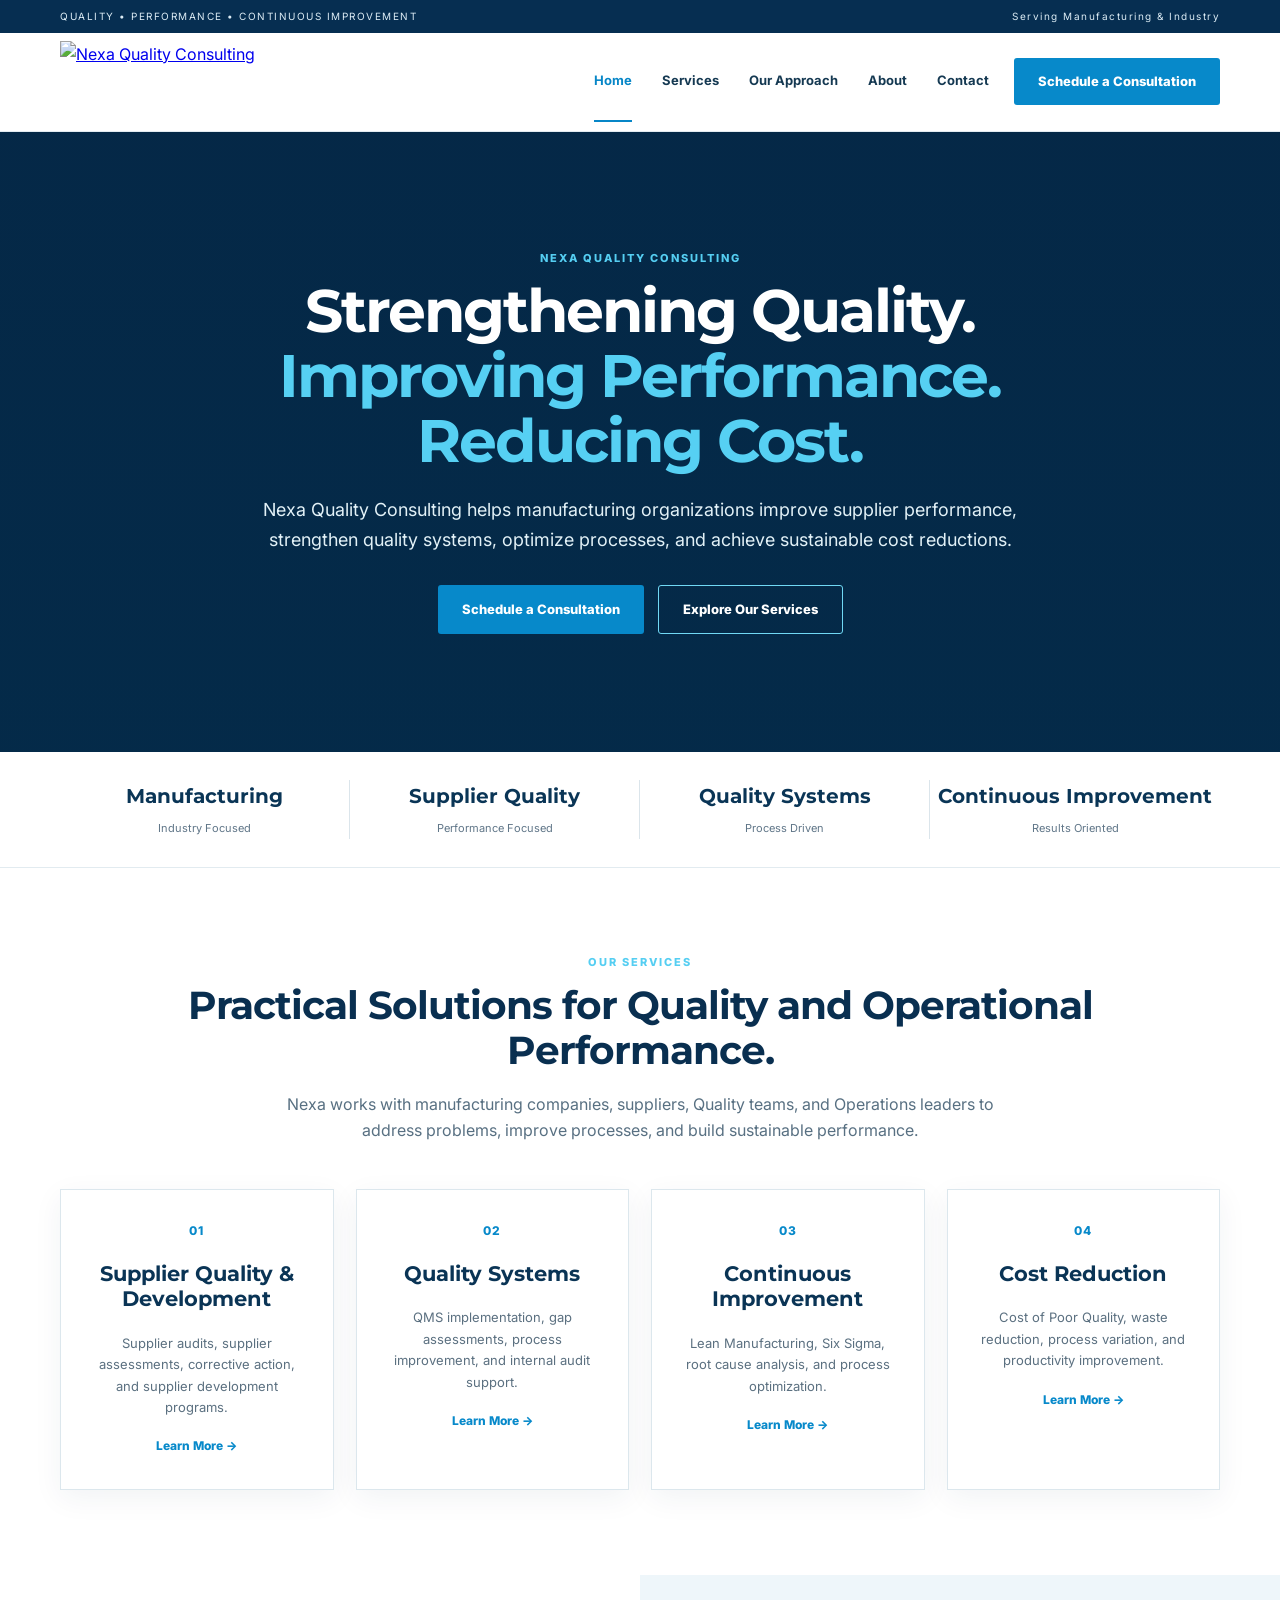
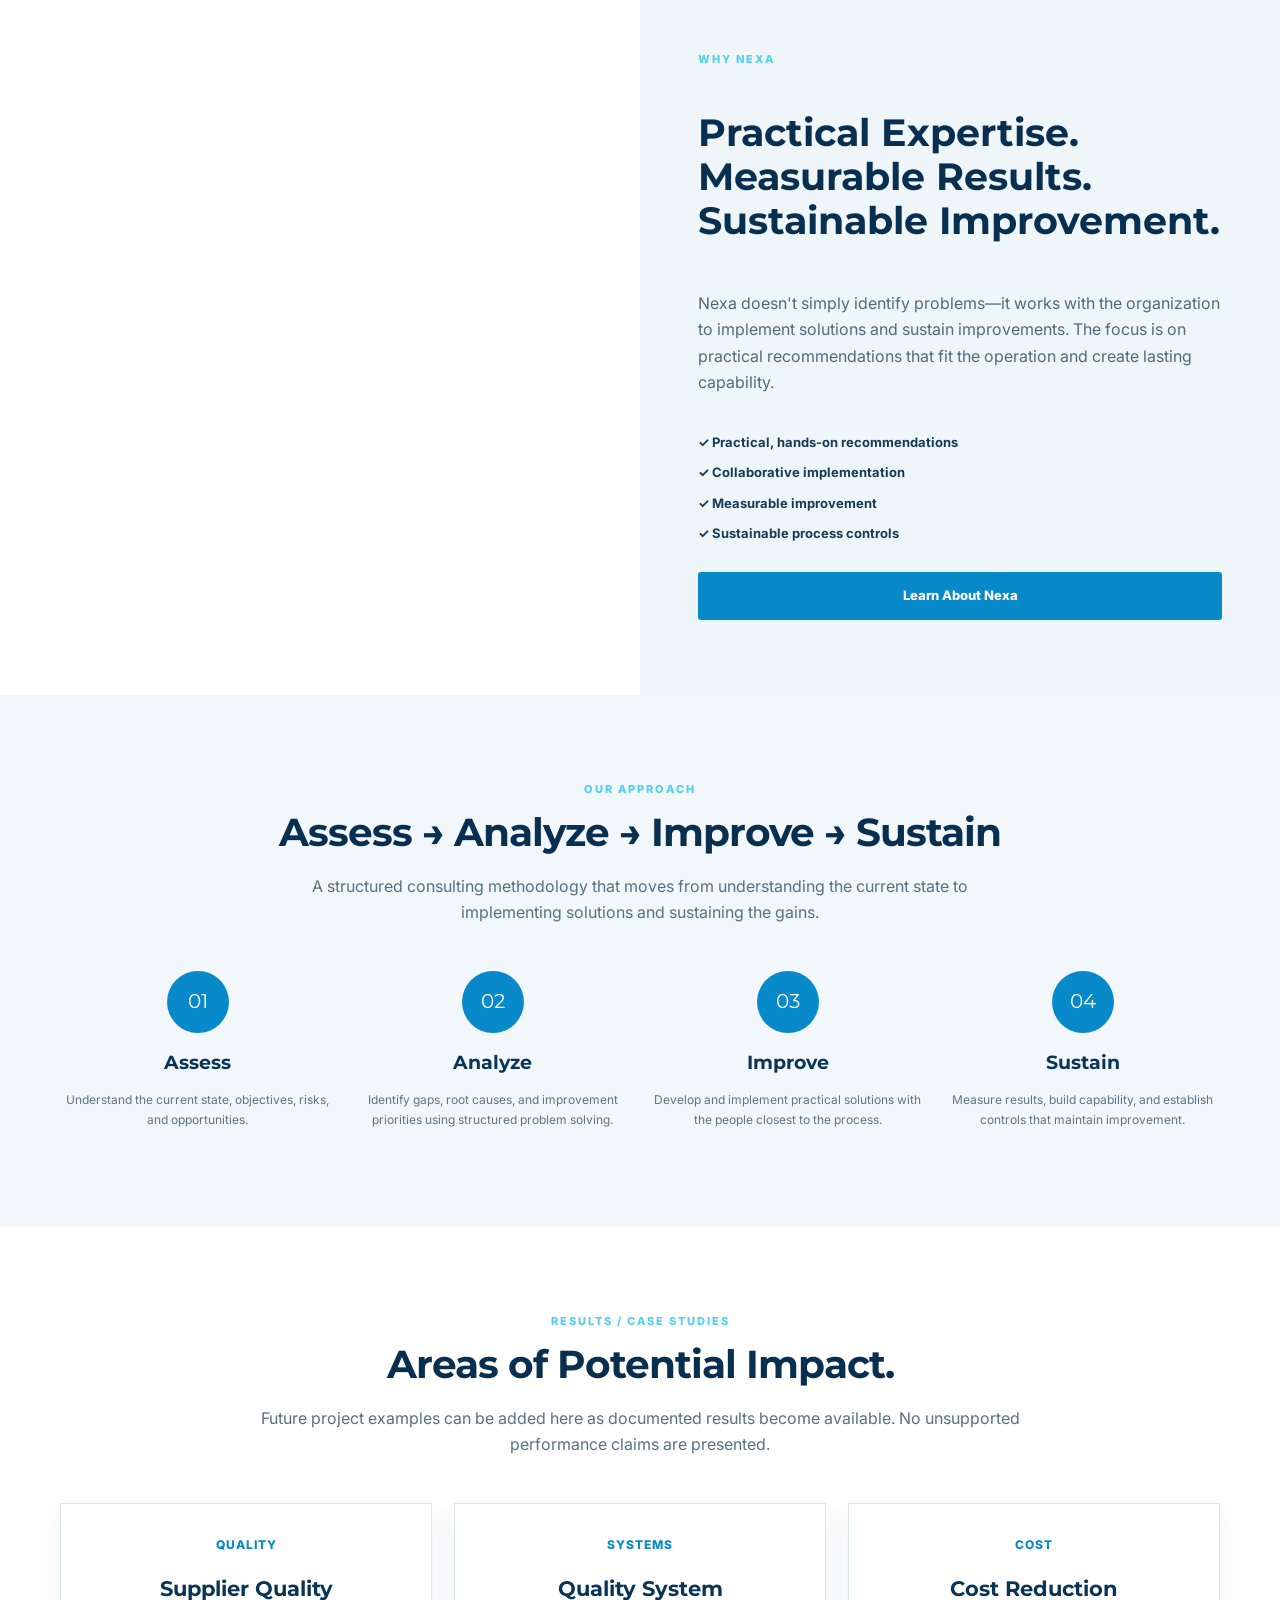
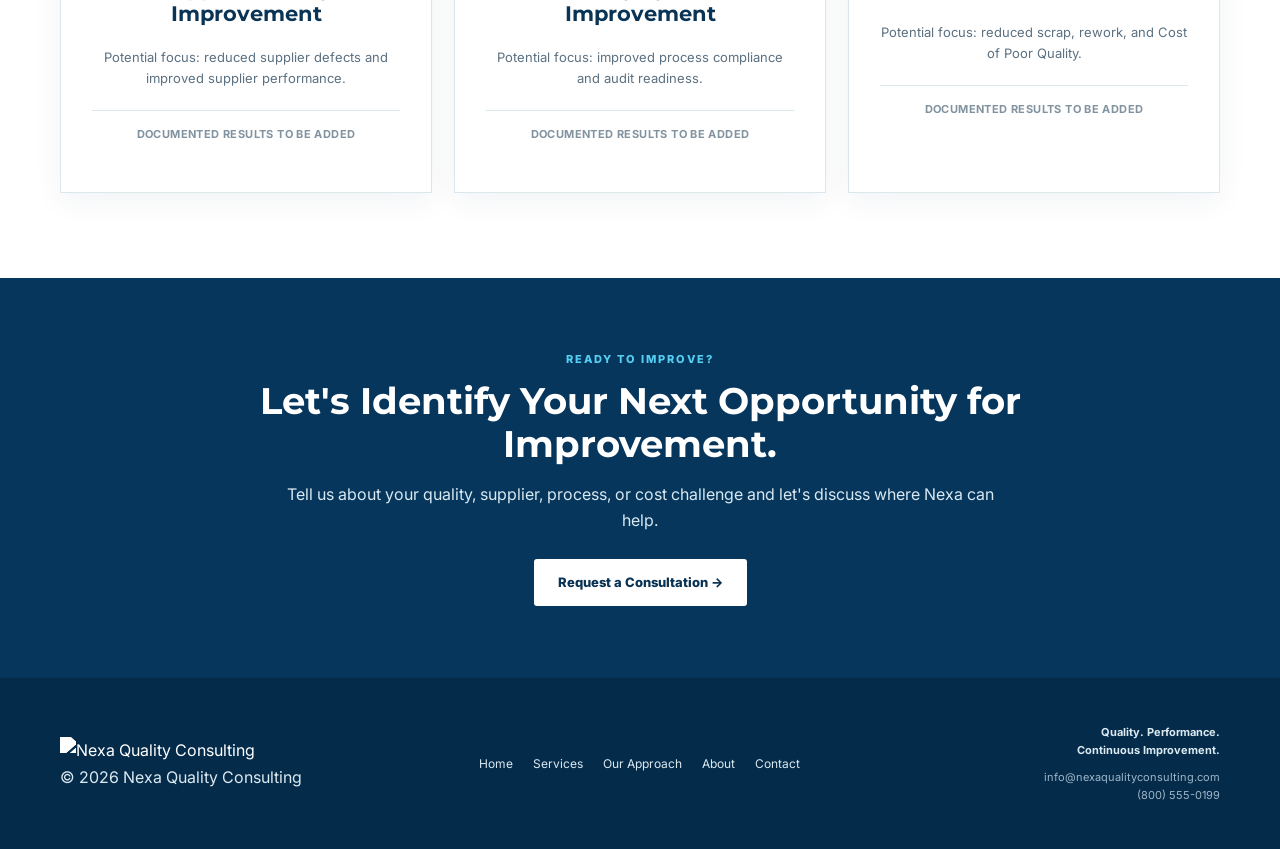
==== index.html @ 8bd85fcf "Add files via upload" ====
<!DOCTYPE html><html lang="en"><head><meta charset="UTF-8"><meta name="viewport" content="width=device-width,initial-scale=1.0"><title>Nexa Quality Consulting | Quality. Performance. Continuous Improvement.</title><link rel="preconnect" href="https://fonts.googleapis.com"><link rel="preconnect" href="https://fonts.gstatic.com" crossorigin><link href="https://fonts.googleapis.com/css2?family=Inter:wght@400;500;600;700;800&family=Montserrat:wght@600;700;800&display=swap" rel="stylesheet"><link rel="stylesheet" href="styles.css"></head><body>
<div class="topbar"><div class="container"><span>QUALITY • PERFORMANCE • CONTINUOUS IMPROVEMENT</span><span>Serving Manufacturing & Industry</span></div></div>
<header class="header"><div class="container navwrap"><a class="logo" href="index.html"><img src="assets/nexa-logo.jpeg" alt="Nexa Quality Consulting"></a><button class="menu" aria-label="Menu">☰</button><nav class="nav"><a class="active" href="index.html">Home</a><a href="services.html">Services</a><a href="process.html">Our Approach</a><a href="about.html">About</a><a href="contact.html">Contact</a></nav><a class="btn btn-blue navbtn" href="contact.html">Schedule a Consultation</a></div></header>

<section class="hero-home"><div class="inner container"><div class="eyebrow">NEXA QUALITY CONSULTING</div><h1>Strengthening Quality.<br><span>Improving Performance. Reducing Cost.</span></h1><p>Nexa Quality Consulting helps manufacturing organizations improve supplier performance, strengthen quality systems, optimize processes, and achieve sustainable cost reductions.</p><div class="hero-buttons"><a class="btn btn-blue" href="contact.html">Schedule a Consultation</a><a class="btn btn-outline" href="services.html">Explore Our Services</a></div></div></section>

<section class="trust"><div class="container trustgrid"><div><strong>Manufacturing</strong><span>Industry Focused</span></div><div><strong>Supplier Quality</strong><span>Performance Focused</span></div><div><strong>Quality Systems</strong><span>Process Driven</span></div><div><strong>Continuous Improvement</strong><span>Results Oriented</span></div></div></section>

<section class="section"><div class="container center"><div class="eyebrow">OUR SERVICES</div><h2>Practical Solutions for Quality and Operational Performance.</h2><p>Nexa works with manufacturing companies, suppliers, Quality teams, and Operations leaders to address problems, improve processes, and build sustainable performance.</p><div class="cards four"><div class="card"><div class="number">01</div><h3>Supplier Quality & Development</h3><p>Supplier audits, supplier assessments, corrective action, and supplier development programs.</p><a href="services.html">Learn More →</a></div><div class="card"><div class="number">02</div><h3>Quality Systems</h3><p>QMS implementation, gap assessments, process improvement, and internal audit support.</p><a href="services.html">Learn More →</a></div><div class="card"><div class="number">03</div><h3>Continuous Improvement</h3><p>Lean Manufacturing, Six Sigma, root cause analysis, and process optimization.</p><a href="services.html">Learn More →</a></div><div class="card"><div class="number">04</div><h3>Cost Reduction</h3><p>Cost of Poor Quality, waste reduction, process variation, and productivity improvement.</p><a href="services.html">Learn More →</a></div></div></div></section>

<section class="split"><div class="photo"></div><div class="copy"><div class="eyebrow">WHY NEXA</div><h2>Practical Expertise. Measurable Results. Sustainable Improvement.</h2><p>Nexa doesn't simply identify problems—it works with the organization to implement solutions and sustain improvements. The focus is on practical recommendations that fit the operation and create lasting capability.</p><div class="checks"><span>✓ Practical, hands-on recommendations</span><span>✓ Collaborative implementation</span><span>✓ Measurable improvement</span><span>✓ Sustainable process controls</span></div><a class="btn btn-blue" href="about.html">Learn About Nexa</a></div></section>

<section class="section light-band"><div class="container center"><div class="eyebrow">OUR APPROACH</div><h2>Assess → Analyze → Improve → Sustain</h2><p>A structured consulting methodology that moves from understanding the current state to implementing solutions and sustaining the gains.</p><div class="process"><div class="process-item"><div class="circle">01</div><h3>Assess</h3><p>Understand the current state, objectives, risks, and opportunities.</p></div><div class="process-item"><div class="circle">02</div><h3>Analyze</h3><p>Identify gaps, root causes, and improvement priorities using structured problem solving.</p></div><div class="process-item"><div class="circle">03</div><h3>Improve</h3><p>Develop and implement practical solutions with the people closest to the process.</p></div><div class="process-item"><div class="circle">04</div><h3>Sustain</h3><p>Measure results, build capability, and establish controls that maintain improvement.</p></div></div></div></section>

<section class="section"><div class="container center"><div class="eyebrow">RESULTS / CASE STUDIES</div><h2>Areas of Potential Impact.</h2><p>Future project examples can be added here as documented results become available. No unsupported performance claims are presented.</p><div class="cards three"><div class="card result-card"><div class="number">QUALITY</div><h3>Supplier Quality Improvement</h3><p>Potential focus: reduced supplier defects and improved supplier performance.</p><div class="result-placeholder">Documented results to be added</div></div><div class="card result-card"><div class="number">SYSTEMS</div><h3>Quality System Improvement</h3><p>Potential focus: improved process compliance and audit readiness.</p><div class="result-placeholder">Documented results to be added</div></div><div class="card result-card"><div class="number">COST</div><h3>Cost Reduction</h3><p>Potential focus: reduced scrap, rework, and Cost of Poor Quality.</p><div class="result-placeholder">Documented results to be added</div></div></div></div></section>

<section class="blue-band"><div class="container"><div class="eyebrow">READY TO IMPROVE?</div><h2>Let's Identify Your Next Opportunity for Improvement.</h2><p>Tell us about your quality, supplier, process, or cost challenge and let's discuss where Nexa can help.</p><a class="btn btn-light" href="contact.html">Request a Consultation →</a></div></section>

<footer class="footer"><div class="container footergrid"><div><img src="assets/nexa-logo.jpeg" alt="Nexa Quality Consulting"><div>© 2026 Nexa Quality Consulting</div></div><div class="footerlinks"><a href="index.html">Home</a><a href="services.html">Services</a><a href="process.html">Our Approach</a><a href="about.html">About</a><a href="contact.html">Contact</a></div><div class="footerright"><strong>Quality. Performance.<br>Continuous Improvement.</strong><span>info@nexaqualityconsulting.com<br>(800) 555-0199</span></div></div></footer><script src="script.js"></script></body></html>
---- styles.css ----
*{box-sizing:border-box}html{scroll-behavior:smooth}body{margin:0;font-family:Inter,Arial,sans-serif;color:#173a55;line-height:1.65;background:#fff}.container{width:min(1160px,calc(100% - 42px));margin:auto}.topbar{background:#062e51;color:#dcecf5;font-size:10px;letter-spacing:1.5px}.topbar .container{display:flex;justify-content:space-between;padding:8px 0}.header{background:#fff;border-bottom:1px solid #e3ebf0;position:sticky;top:0;z-index:50}.navwrap{height:98px;display:flex;align-items:center}.logo img{width:205px;height:82px;object-fit:contain}.nav{margin-left:auto;display:flex;gap:30px}.nav a{color:#153952;text-decoration:none;font-size:13px;font-weight:700;padding:29px 0;border-bottom:2px solid transparent}.nav a:hover,.nav a.active{color:#0786c7;border-color:#0786c7}.btn{display:inline-flex;align-items:center;justify-content:center;padding:13px 24px;border-radius:3px;text-decoration:none;font-size:13px;font-weight:800;border:0;cursor:pointer}.btn-blue{background:#0789ca;color:white}.btn-blue:hover{background:#066fa7}.navbtn{margin-left:25px}.menu{display:none;margin-left:auto;background:none;border:0;font-size:26px;color:#092f50}.page-hero{position:relative;min-height:400px;display:flex;align-items:center;text-align:center;overflow:hidden;background:#092f50}.page-hero:before{content:"";position:absolute;inset:0;background:linear-gradient(90deg,#062d4eee,#0b416dcc),url('https://images.unsplash.com/photo-1565814329452-e1efa11c5b89?auto=format&fit=crop&w=1800&q=85') center/cover}.page-hero .inner{position:relative;color:#fff;max-width:850px;margin:auto;padding:70px 0}.eyebrow{font-size:11px;letter-spacing:2px;font-weight:800;color:#55cef2;margin-bottom:12px}.page-hero h1{font-family:Montserrat,Inter,sans-serif;font-size:52px;line-height:1.1;margin:0 0 18px;letter-spacing:-1.5px}.page-hero p{font-size:17px;color:#e2f0f7;max-width:720px;margin:0 auto}.section{padding:85px 0}.center{text-align:center}.center h2,.section-title{font-family:Montserrat,Inter,sans-serif;color:#092f50;font-size:39px;line-height:1.15;letter-spacing:-1px;margin:0 0 18px}.center>p{max-width:760px;margin:0 auto;color:#587082}.blue-band{background:#07365d;color:#fff;text-align:center;padding:72px 0}.blue-band h2{font-family:Montserrat;font-size:37px;line-height:1.15;margin:0 auto 16px;max-width:820px}.blue-band p{max-width:730px;margin:0 auto 25px;color:#d9e9f2}.light-band{background:#f1f7fa}.hero-home{min-height:620px;position:relative;display:flex;align-items:center;text-align:center;background:#062e52;overflow:hidden}.hero-home:before{content:"";position:absolute;inset:0;background:linear-gradient(180deg,rgba(4,38,67,.74),rgba(4,42,72,.92)),url('https://images.unsplash.com/photo-1565814329452-e1efa11c5b89?auto=format&fit=crop&w=1900&q=85') center/cover}.hero-home .inner{position:relative;color:#fff;max-width:900px;margin:auto;padding:80px 0}.hero-home h1{font-family:Montserrat;font-size:60px;line-height:1.08;letter-spacing:-2px;margin:0 auto 22px}.hero-home h1 span{color:#56d0f3}.hero-home p{font-size:18px;max-width:760px;margin:0 auto 30px;color:#e2f1f7}.hero-buttons{display:flex;justify-content:center;gap:14px;flex-wrap:wrap}.btn-light{background:#fff;color:#093355}.btn-outline{border:1px solid #70d9f5;color:#fff;background:transparent}.trust{background:#fff;border-bottom:1px solid #e2ebf0}.trustgrid{display:grid;grid-template-columns:repeat(4,1fr);padding:28px 0}.trustgrid div{text-align:center;border-right:1px solid #dbe5eb}.trustgrid div:last-child{border:0}.trustgrid strong{display:block;font-family:Montserrat;font-size:20px;color:#0a3556}.trustgrid span{font-size:11px;color:#607688}.cards{display:grid;grid-template-columns:repeat(3,1fr);gap:22px;margin-top:45px}.card{background:#fff;border:1px solid #dce7ed;padding:31px;text-align:center;min-height:265px;box-shadow:0 8px 28px rgba(16,55,78,.06)}.card:hover{transform:translateY(-3px);box-shadow:0 14px 35px rgba(16,55,78,.1);transition:.2s}.card .number{color:#0789ca;font-weight:800;font-size:12px;letter-spacing:1px}.card h3{font-family:Montserrat;font-size:21px;color:#0a3455;line-height:1.2}.card p{font-size:13px;color:#5b7080}.card a{color:#0789ca;font-size:12px;font-weight:800;text-decoration:none}.split{display:grid;grid-template-columns:1fr 1fr}.split .photo{min-height:470px;background:url('https://images.unsplash.com/photo-1581092160562-40aa08e78837?auto=format&fit=crop&w=1200&q=85') center/cover}.split .copy{padding:75px 9%;display:flex;justify-content:center;flex-direction:column;background:#eef6fa}.split .copy h2{font-family:Montserrat;font-size:38px;line-height:1.15;color:#092f50}.split .copy p{color:#526a7b}.checks{display:grid;gap:9px;margin:20px 0 28px;font-size:13px;font-weight:700}.process{display:grid;grid-template-columns:repeat(4,1fr);gap:20px;margin-top:45px}.process-item{text-align:center}.circle{width:62px;height:62px;border-radius:50%;background:#0789ca;color:#fff;display:flex;align-items:center;justify-content:center;margin:0 auto 15px;font-family:Montserrat;font-size:20px}.process-item h3{font-family:Montserrat;color:#0a3455;margin:0 0 6px}.process-item p{font-size:12px;color:#607486}.quote{background:#f4f8fa;text-align:center;padding:75px 20px}.quote blockquote{font-family:Montserrat;font-size:29px;line-height:1.35;color:#0a3455;max-width:820px;margin:0 auto 18px}.quote span{font-size:12px;color:#6a7e8d}.aboutgrid{display:grid;grid-template-columns:1fr 1fr;gap:70px;align-items:center}.aboutphoto{min-height:470px;background:url('https://images.unsplash.com/photo-1556761175-b413da4baf72?auto=format&fit=crop&w=1100&q=85') center/cover}.aboutcopy p{color:#587081}.values{display:grid;grid-template-columns:repeat(3,1fr);gap:15px;margin-top:25px}.value{background:#eef6fa;padding:18px;text-align:center}.value strong{display:block;color:#0789ca;font-family:Montserrat}.casegrid{display:grid;grid-template-columns:repeat(3,1fr);gap:22px;margin-top:45px}.case{border:1px solid #d8e5ec;background:#fff;overflow:hidden}.caseimg{height:180px;background-size:cover;background-position:center}.case:nth-child(1) .caseimg{background-image:url('https://images.unsplash.com/photo-1565043666747-69f6646db940?auto=format&fit=crop&w=900&q=80')}.case:nth-child(2) .caseimg{background-image:url('https://images.unsplash.com/photo-1581094794329-c8112a89af12?auto=format&fit=crop&w=900&q=80')}.case:nth-child(3) .caseimg{background-image:url('https://images.unsplash.com/photo-1581091226825-a6a2a5aee158?auto=format&fit=crop&w=900&q=80')}.casebody{padding:24px}.case h3{font-family:Montserrat;color:#0a3455}.case p{font-size:13px;color:#607486}.contactwrap{display:grid;grid-template-columns:1fr 1fr;gap:55px;align-items:start}.contactinfo h2{font-family:Montserrat;font-size:39px;line-height:1.15;color:#092f50}.contactinfo p{color:#587081}.contactdetails{display:grid;gap:15px;margin-top:25px}.contactdetails div{background:#eef6fa;padding:17px}.contactdetails strong{display:block;color:#0789ca;font-size:11px;letter-spacing:1px}.formbox{background:#fff;border:1px solid #dbe6ec;padding:30px;box-shadow:0 12px 35px rgba(12,49,70,.08)}input,textarea,select{width:100%;padding:13px;border:1px solid #ccdbe4;margin-bottom:12px;font:inherit;font-size:13px;background:#fff}textarea{min-height:130px;resize:vertical}.formrow{display:grid;grid-template-columns:1fr 1fr;gap:10px}.faq{max-width:850px;margin:45px auto 0}.faq details{background:#fff;border:1px solid #dce7ed;margin-bottom:10px;padding:18px 22px}.faq summary{cursor:pointer;font-weight:700;color:#143b58}.faq p{font-size:13px;color:#5b7180}.footer{background:#052b4b;color:#dbe9f0;padding:45px 0}.footergrid{display:grid;grid-template-columns:1fr 1fr 1fr;gap:35px;align-items:center}.footer img{width:150px;height:58px;object-fit:contain;filter:brightness(0) invert(1)}.footerlinks{display:flex;justify-content:center;gap:20px;flex-wrap:wrap}.footer a{color:#dbe9f0;text-decoration:none;font-size:12px}.footerright{text-align:right;font-size:11px}.footerright span{display:block;color:#9db6c7;margin-top:8px}.mobile-space{display:none}@media(max-width:850px){.nav{display:none}.nav.open{position:absolute;top:82px;left:0;right:0;background:#fff;display:flex;flex-direction:column;padding:15px 22px;gap:0;box-shadow:0 12px 25px #0002}.nav.open a{padding:12px 0}.menu{display:block}.navbtn{display:none}.hero-home h1{font-size:44px}.page-hero h1{font-size:43px}.cards,.casegrid{grid-template-columns:1fr 1fr}.split,.aboutgrid,.contactwrap{grid-template-columns:1fr}.split .photo,.aboutphoto{min-height:300px}.process{grid-template-columns:1fr 1fr}.trustgrid{grid-template-columns:1fr 1fr;gap:18px}.trustgrid div:nth-child(2){border:0}.footergrid{grid-template-columns:1fr;text-align:center}.footerright{text-align:center}}@media(max-width:560px){.container{width:calc(100% - 28px)}.topbar{display:none}.logo img{width:145px}.hero-home{min-height:560px}.hero-home h1{font-size:37px}.page-hero h1{font-size:35px}.cards,.casegrid,.process,.values,.formrow{grid-template-columns:1fr}.section{padding:65px 0}.center h2,.section-title,.split .copy h2,.contactinfo h2,.blue-band h2{font-size:30px}.trustgrid{grid-template-columns:1fr 1fr}.trustgrid strong{font-size:16px}.hero-home p{font-size:15px}.hero-buttons{flex-direction:column;align-items:center}.footerlinks{gap:12px}}
.cards.four{grid-template-columns:repeat(4,1fr)}.service-list{list-style:none;padding:0;margin:18px 0 0;text-align:left;display:grid;gap:8px}.service-list li{font-size:12px;color:#5b7080;padding-left:15px;position:relative}.service-list li:before{content:"✓";position:absolute;left:0;color:#0789ca;font-weight:800}.result-card{min-height:290px}.result-placeholder{margin-top:20px;padding-top:14px;border-top:1px solid #dce7ed;font-size:11px;letter-spacing:.4px;color:#8293a0;font-weight:700;text-transform:uppercase}.process-large{margin-top:55px}.logo{display:flex;align-items:center;flex-shrink:0}.footer img{width:180px;height:70px}.navbtn{white-space:nowrap}@media(max-width:1100px){.nav{gap:18px}.navbtn{margin-left:15px}.cards.four{grid-template-columns:repeat(2,1fr)}}@media(max-width:850px){.nav.open{top:98px}.cards.four{grid-template-columns:1fr 1fr}}@media(max-width:560px){.logo img{width:175px;height:72px}.cards.four{grid-template-columns:1fr}.footer img{width:170px;height:65px}}
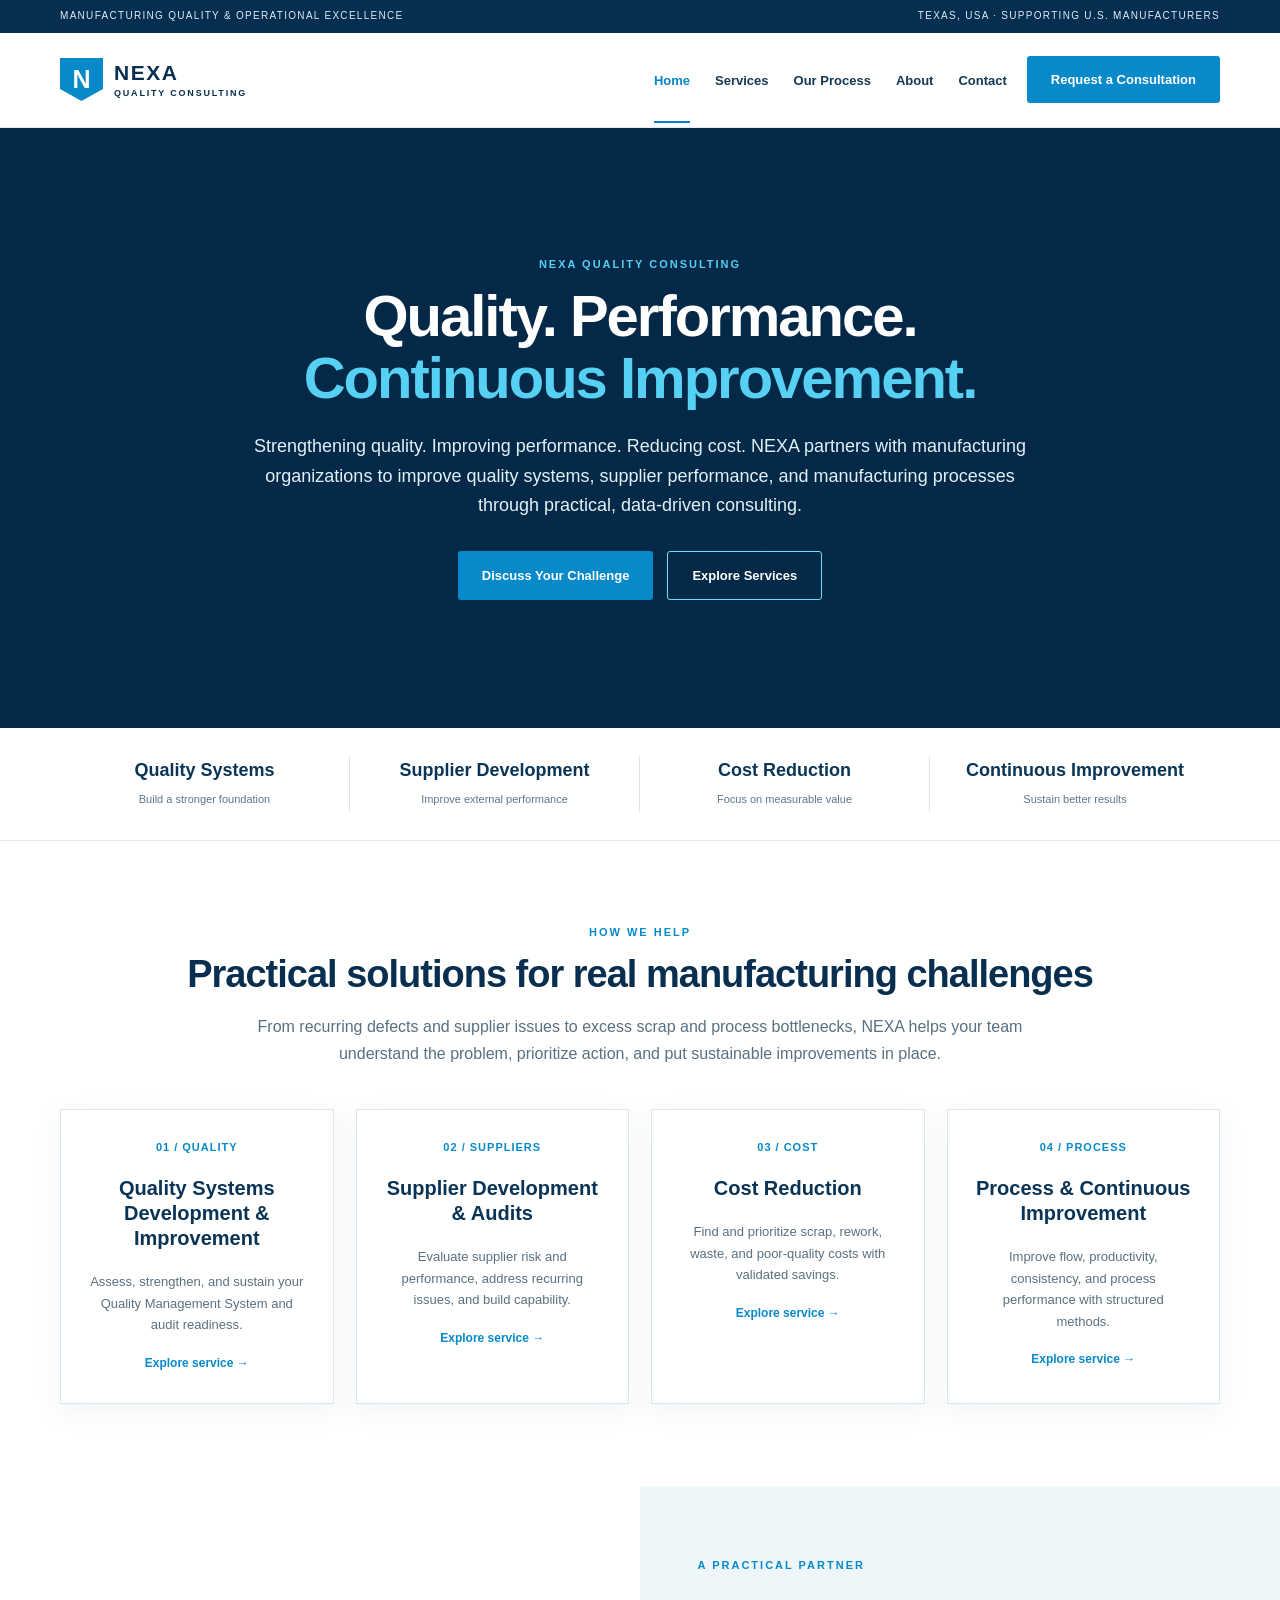
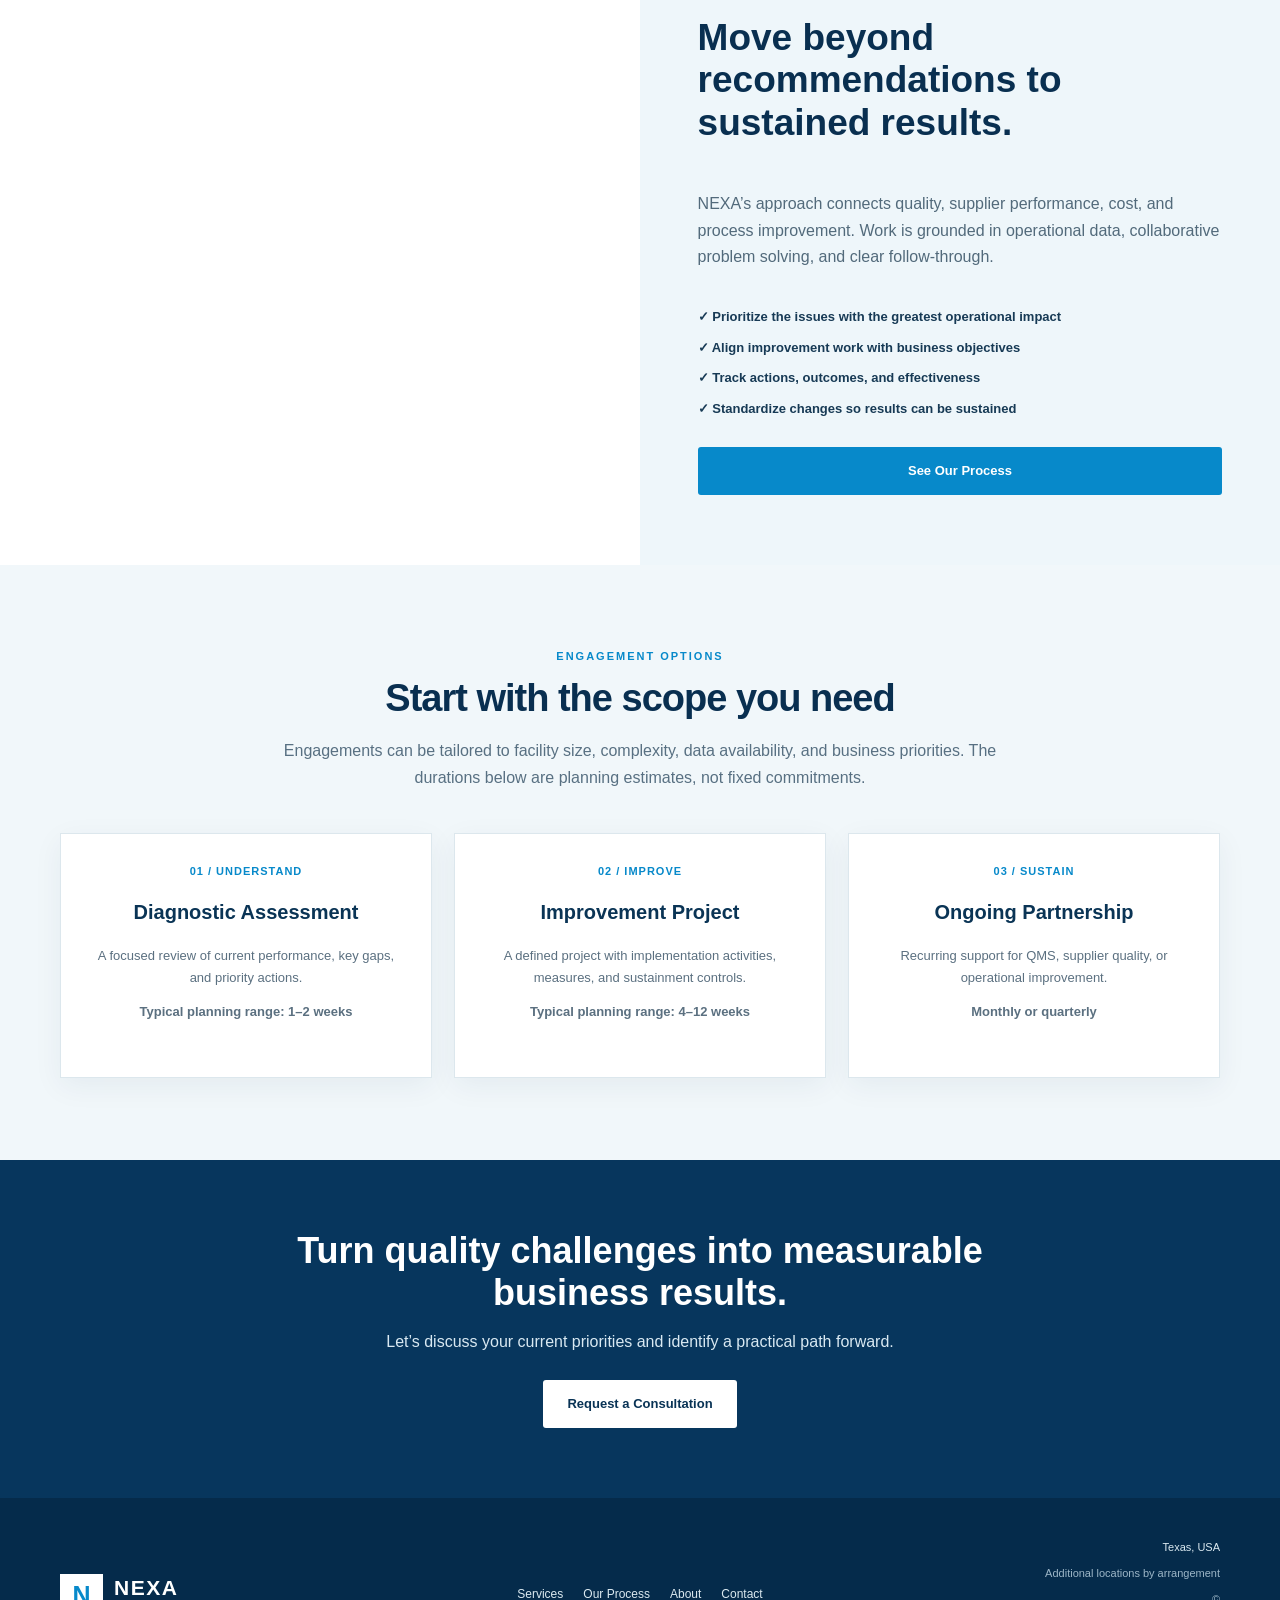
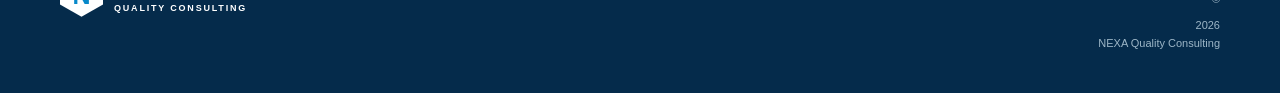
==== commit 0a2ce297: "Add files via upload" ====
--- a/index.html
+++ b/index.html
@@ -1,19 +1,59 @@
-<!DOCTYPE html><html lang="en"><head><meta charset="UTF-8"><meta name="viewport" content="width=device-width,initial-scale=1.0"><title>Nexa Quality Consulting | Quality. Performance. Continuous Improvement.</title><link rel="preconnect" href="https://fonts.googleapis.com"><link rel="preconnect" href="https://fonts.gstatic.com" crossorigin><link href="https://fonts.googleapis.com/css2?family=Inter:wght@400;500;600;700;800&family=Montserrat:wght@600;700;800&display=swap" rel="stylesheet"><link rel="stylesheet" href="styles.css"></head><body>
-<div class="topbar"><div class="container"><span>QUALITY • PERFORMANCE • CONTINUOUS IMPROVEMENT</span><span>Serving Manufacturing & Industry</span></div></div>
-<header class="header"><div class="container navwrap"><a class="logo" href="index.html"><img src="assets/nexa-logo.jpeg" alt="Nexa Quality Consulting"></a><button class="menu" aria-label="Menu">☰</button><nav class="nav"><a class="active" href="index.html">Home</a><a href="services.html">Services</a><a href="process.html">Our Approach</a><a href="about.html">About</a><a href="contact.html">Contact</a></nav><a class="btn btn-blue navbtn" href="contact.html">Schedule a Consultation</a></div></header>
-
-<section class="hero-home"><div class="inner container"><div class="eyebrow">NEXA QUALITY CONSULTING</div><h1>Strengthening Quality.<br><span>Improving Performance. Reducing Cost.</span></h1><p>Nexa Quality Consulting helps manufacturing organizations improve supplier performance, strengthen quality systems, optimize processes, and achieve sustainable cost reductions.</p><div class="hero-buttons"><a class="btn btn-blue" href="contact.html">Schedule a Consultation</a><a class="btn btn-outline" href="services.html">Explore Our Services</a></div></div></section>
-
-<section class="trust"><div class="container trustgrid"><div><strong>Manufacturing</strong><span>Industry Focused</span></div><div><strong>Supplier Quality</strong><span>Performance Focused</span></div><div><strong>Quality Systems</strong><span>Process Driven</span></div><div><strong>Continuous Improvement</strong><span>Results Oriented</span></div></div></section>
-
-<section class="section"><div class="container center"><div class="eyebrow">OUR SERVICES</div><h2>Practical Solutions for Quality and Operational Performance.</h2><p>Nexa works with manufacturing companies, suppliers, Quality teams, and Operations leaders to address problems, improve processes, and build sustainable performance.</p><div class="cards four"><div class="card"><div class="number">01</div><h3>Supplier Quality & Development</h3><p>Supplier audits, supplier assessments, corrective action, and supplier development programs.</p><a href="services.html">Learn More →</a></div><div class="card"><div class="number">02</div><h3>Quality Systems</h3><p>QMS implementation, gap assessments, process improvement, and internal audit support.</p><a href="services.html">Learn More →</a></div><div class="card"><div class="number">03</div><h3>Continuous Improvement</h3><p>Lean Manufacturing, Six Sigma, root cause analysis, and process optimization.</p><a href="services.html">Learn More →</a></div><div class="card"><div class="number">04</div><h3>Cost Reduction</h3><p>Cost of Poor Quality, waste reduction, process variation, and productivity improvement.</p><a href="services.html">Learn More →</a></div></div></div></section>
-
-<section class="split"><div class="photo"></div><div class="copy"><div class="eyebrow">WHY NEXA</div><h2>Practical Expertise. Measurable Results. Sustainable Improvement.</h2><p>Nexa doesn't simply identify problems—it works with the organization to implement solutions and sustain improvements. The focus is on practical recommendations that fit the operation and create lasting capability.</p><div class="checks"><span>✓ Practical, hands-on recommendations</span><span>✓ Collaborative implementation</span><span>✓ Measurable improvement</span><span>✓ Sustainable process controls</span></div><a class="btn btn-blue" href="about.html">Learn About Nexa</a></div></section>
-
-<section class="section light-band"><div class="container center"><div class="eyebrow">OUR APPROACH</div><h2>Assess → Analyze → Improve → Sustain</h2><p>A structured consulting methodology that moves from understanding the current state to implementing solutions and sustaining the gains.</p><div class="process"><div class="process-item"><div class="circle">01</div><h3>Assess</h3><p>Understand the current state, objectives, risks, and opportunities.</p></div><div class="process-item"><div class="circle">02</div><h3>Analyze</h3><p>Identify gaps, root causes, and improvement priorities using structured problem solving.</p></div><div class="process-item"><div class="circle">03</div><h3>Improve</h3><p>Develop and implement practical solutions with the people closest to the process.</p></div><div class="process-item"><div class="circle">04</div><h3>Sustain</h3><p>Measure results, build capability, and establish controls that maintain improvement.</p></div></div></div></section>
-
-<section class="section"><div class="container center"><div class="eyebrow">RESULTS / CASE STUDIES</div><h2>Areas of Potential Impact.</h2><p>Future project examples can be added here as documented results become available. No unsupported performance claims are presented.</p><div class="cards three"><div class="card result-card"><div class="number">QUALITY</div><h3>Supplier Quality Improvement</h3><p>Potential focus: reduced supplier defects and improved supplier performance.</p><div class="result-placeholder">Documented results to be added</div></div><div class="card result-card"><div class="number">SYSTEMS</div><h3>Quality System Improvement</h3><p>Potential focus: improved process compliance and audit readiness.</p><div class="result-placeholder">Documented results to be added</div></div><div class="card result-card"><div class="number">COST</div><h3>Cost Reduction</h3><p>Potential focus: reduced scrap, rework, and Cost of Poor Quality.</p><div class="result-placeholder">Documented results to be added</div></div></div></div></section>
-
-<section class="blue-band"><div class="container"><div class="eyebrow">READY TO IMPROVE?</div><h2>Let's Identify Your Next Opportunity for Improvement.</h2><p>Tell us about your quality, supplier, process, or cost challenge and let's discuss where Nexa can help.</p><a class="btn btn-light" href="contact.html">Request a Consultation →</a></div></section>
-
-<footer class="footer"><div class="container footergrid"><div><img src="assets/nexa-logo.jpeg" alt="Nexa Quality Consulting"><div>© 2026 Nexa Quality Consulting</div></div><div class="footerlinks"><a href="index.html">Home</a><a href="services.html">Services</a><a href="process.html">Our Approach</a><a href="about.html">About</a><a href="contact.html">Contact</a></div><div class="footerright"><strong>Quality. Performance.<br>Continuous Improvement.</strong><span>info@nexaqualityconsulting.com<br>(800) 555-0199</span></div></div></footer><script src="script.js"></script></body></html>
+<!doctype html>
+<html lang="en">
+<head>
+  <meta charset="utf-8">
+  <meta name="viewport" content="width=device-width, initial-scale=1">
+  <meta name="description" content="NEXA Quality Consulting helps manufacturers strengthen quality systems, improve supplier performance, reduce operating costs, and sustain continuous improvement.">
+  <meta name="theme-color" content="#062e51">
+  <title>NEXA Quality Consulting | Quality. Performance. Continuous Improvement.</title>
+  <link rel="canonical" href="https://nexaqualitysolutions.com/">
+  <link rel="stylesheet" href="styles.css">
+  <script src="script.js" defer></script>
+</head>
+<body>
+  <div class="topbar"><div class="container"><span>MANUFACTURING QUALITY & OPERATIONAL EXCELLENCE</span><span>TEXAS, USA · SUPPORTING U.S. MANUFACTURERS</span></div></div>
+  <header class="header"><div class="container navwrap">
+    <a class="logo" href="index.html" aria-label="NEXA Quality Consulting home"><span class="logo-mark">N</span><span class="logo-text">NEXA <small>QUALITY CONSULTING</small></span></a>
+    <button class="menu" type="button" aria-expanded="false" aria-controls="site-nav" aria-label="Open navigation">☰</button>
+    <nav class="nav" id="site-nav" aria-label="Main navigation">
+      <a class="active" href="index.html">Home</a><a href="services.html">Services</a><a href="process.html">Our Process</a><a href="about.html">About</a><a href="contact.html">Contact</a>
+    </nav><a class="btn btn-blue navbtn" href="contact.html">Request a Consultation</a>
+  </div></header>
+  <main>
+    <section class="hero-home"><div class="container inner">
+      <div class="eyebrow">NEXA QUALITY CONSULTING</div>
+      <h1>Quality. Performance.<br><span>Continuous Improvement.</span></h1>
+      <p>Strengthening quality. Improving performance. Reducing cost. NEXA partners with manufacturing organizations to improve quality systems, supplier performance, and manufacturing processes through practical, data-driven consulting.</p>
+      <div class="hero-buttons"><a class="btn btn-blue" href="contact.html">Discuss Your Challenge</a><a class="btn btn-outline" href="services.html">Explore Services</a></div>
+    </div></section>
+    <section class="trust"><div class="container trustgrid">
+      <div><strong>Quality Systems</strong><span>Build a stronger foundation</span></div><div><strong>Supplier Development</strong><span>Improve external performance</span></div><div><strong>Cost Reduction</strong><span>Focus on measurable value</span></div><div><strong>Continuous Improvement</strong><span>Sustain better results</span></div>
+    </div></section>
+    <section class="section"><div class="container center">
+      <div class="eyebrow">HOW WE HELP</div><h2>Practical solutions for real manufacturing challenges</h2>
+      <p>From recurring defects and supplier issues to excess scrap and process bottlenecks, NEXA helps your team understand the problem, prioritize action, and put sustainable improvements in place.</p>
+      <div class="cards four">
+        <article class="card result-card"><div class="number">01 / QUALITY</div><h3>Quality Systems Development & Improvement</h3><p>Assess, strengthen, and sustain your Quality Management System and audit readiness.</p><a href="services.html#quality">Explore service →</a></article>
+        <article class="card result-card"><div class="number">02 / SUPPLIERS</div><h3>Supplier Development & Audits</h3><p>Evaluate supplier risk and performance, address recurring issues, and build capability.</p><a href="services.html#suppliers">Explore service →</a></article>
+        <article class="card result-card"><div class="number">03 / COST</div><h3>Cost Reduction</h3><p>Find and prioritize scrap, rework, waste, and poor-quality costs with validated savings.</p><a href="services.html#cost">Explore service →</a></article>
+        <article class="card result-card"><div class="number">04 / PROCESS</div><h3>Process & Continuous Improvement</h3><p>Improve flow, productivity, consistency, and process performance with structured methods.</p><a href="services.html#improvement">Explore service →</a></article>
+      </div>
+    </div></section>
+    <section class="split"><div class="photo" role="img" aria-label="Manufacturing equipment and production environment"></div><div class="copy">
+      <div class="eyebrow">A PRACTICAL PARTNER</div><h2>Move beyond recommendations to sustained results.</h2>
+      <p>NEXA’s approach connects quality, supplier performance, cost, and process improvement. Work is grounded in operational data, collaborative problem solving, and clear follow-through.</p>
+      <div class="checks"><span>✓ Prioritize the issues with the greatest operational impact</span><span>✓ Align improvement work with business objectives</span><span>✓ Track actions, outcomes, and effectiveness</span><span>✓ Standardize changes so results can be sustained</span></div>
+      <a class="btn btn-blue" href="process.html">See Our Process</a>
+    </div></section>
+    <section class="section light-band"><div class="container center">
+      <div class="eyebrow">ENGAGEMENT OPTIONS</div><h2>Start with the scope you need</h2><p>Engagements can be tailored to facility size, complexity, data availability, and business priorities. The durations below are planning estimates, not fixed commitments.</p>
+      <div class="cards">
+        <article class="card"><div class="number">01 / UNDERSTAND</div><h3>Diagnostic Assessment</h3><p>A focused review of current performance, key gaps, and priority actions.</p><p><strong>Typical planning range: 1–2 weeks</strong></p></article>
+        <article class="card"><div class="number">02 / IMPROVE</div><h3>Improvement Project</h3><p>A defined project with implementation activities, measures, and sustainment controls.</p><p><strong>Typical planning range: 4–12 weeks</strong></p></article>
+        <article class="card"><div class="number">03 / SUSTAIN</div><h3>Ongoing Partnership</h3><p>Recurring support for QMS, supplier quality, or operational improvement.</p><p><strong>Monthly or quarterly</strong></p></article>
+      </div>
+    </div></section>
+    <section class="blue-band"><div class="container"><h2>Turn quality challenges into measurable business results.</h2><p>Let’s discuss your current priorities and identify a practical path forward.</p><a class="btn btn-light" href="contact.html">Request a Consultation</a></div></section>
+  </main>
+  <footer class="footer"><div class="container footergrid"><a class="logo footerlogo" href="index.html"><span class="logo-mark">N</span><span class="logo-text">NEXA <small>QUALITY CONSULTING</small></span></a><div class="footerlinks"><a href="services.html">Services</a><a href="process.html">Our Process</a><a href="about.html">About</a><a href="contact.html">Contact</a></div><div class="footerright">Texas, USA<span>Additional locations by arrangement</span><span>© <span data-year></span> NEXA Quality Consulting</span></div></div></footer>
+</body></html>
--- a/styles.css
+++ b/styles.css
@@ -1,2 +1 @@
-*{box-sizing:border-box}html{scroll-behavior:smooth}body{margin:0;font-family:Inter,Arial,sans-serif;color:#173a55;line-height:1.65;background:#fff}.container{width:min(1160px,calc(100% - 42px));margin:auto}.topbar{background:#062e51;color:#dcecf5;font-size:10px;letter-spacing:1.5px}.topbar .container{display:flex;justify-content:space-between;padding:8px 0}.header{background:#fff;border-bottom:1px solid #e3ebf0;position:sticky;top:0;z-index:50}.navwrap{height:98px;display:flex;align-items:center}.logo img{width:205px;height:82px;object-fit:contain}.nav{margin-left:auto;display:flex;gap:30px}.nav a{color:#153952;text-decoration:none;font-size:13px;font-weight:700;padding:29px 0;border-bottom:2px solid transparent}.nav a:hover,.nav a.active{color:#0786c7;border-color:#0786c7}.btn{display:inline-flex;align-items:center;justify-content:center;padding:13px 24px;border-radius:3px;text-decoration:none;font-size:13px;font-weight:800;border:0;cursor:pointer}.btn-blue{background:#0789ca;color:white}.btn-blue:hover{background:#066fa7}.navbtn{margin-left:25px}.menu{display:none;margin-left:auto;background:none;border:0;font-size:26px;color:#092f50}.page-hero{position:relative;min-height:400px;display:flex;align-items:center;text-align:center;overflow:hidden;background:#092f50}.page-hero:before{content:"";position:absolute;inset:0;background:linear-gradient(90deg,#062d4eee,#0b416dcc),url('https://images.unsplash.com/photo-1565814329452-e1efa11c5b89?auto=format&fit=crop&w=1800&q=85') center/cover}.page-hero .inner{position:relative;color:#fff;max-width:850px;margin:auto;padding:70px 0}.eyebrow{font-size:11px;letter-spacing:2px;font-weight:800;color:#55cef2;margin-bottom:12px}.page-hero h1{font-family:Montserrat,Inter,sans-serif;font-size:52px;line-height:1.1;margin:0 0 18px;letter-spacing:-1.5px}.page-hero p{font-size:17px;color:#e2f0f7;max-width:720px;margin:0 auto}.section{padding:85px 0}.center{text-align:center}.center h2,.section-title{font-family:Montserrat,Inter,sans-serif;color:#092f50;font-size:39px;line-height:1.15;letter-spacing:-1px;margin:0 0 18px}.center>p{max-width:760px;margin:0 auto;color:#587082}.blue-band{background:#07365d;color:#fff;text-align:center;padding:72px 0}.blue-band h2{font-family:Montserrat;font-size:37px;line-height:1.15;margin:0 auto 16px;max-width:820px}.blue-band p{max-width:730px;margin:0 auto 25px;color:#d9e9f2}.light-band{background:#f1f7fa}.hero-home{min-height:620px;position:relative;display:flex;align-items:center;text-align:center;background:#062e52;overflow:hidden}.hero-home:before{content:"";position:absolute;inset:0;background:linear-gradient(180deg,rgba(4,38,67,.74),rgba(4,42,72,.92)),url('https://images.unsplash.com/photo-1565814329452-e1efa11c5b89?auto=format&fit=crop&w=1900&q=85') center/cover}.hero-home .inner{position:relative;color:#fff;max-width:900px;margin:auto;padding:80px 0}.hero-home h1{font-family:Montserrat;font-size:60px;line-height:1.08;letter-spacing:-2px;margin:0 auto 22px}.hero-home h1 span{color:#56d0f3}.hero-home p{font-size:18px;max-width:760px;margin:0 auto 30px;color:#e2f1f7}.hero-buttons{display:flex;justify-content:center;gap:14px;flex-wrap:wrap}.btn-light{background:#fff;color:#093355}.btn-outline{border:1px solid #70d9f5;color:#fff;background:transparent}.trust{background:#fff;border-bottom:1px solid #e2ebf0}.trustgrid{display:grid;grid-template-columns:repeat(4,1fr);padding:28px 0}.trustgrid div{text-align:center;border-right:1px solid #dbe5eb}.trustgrid div:last-child{border:0}.trustgrid strong{display:block;font-family:Montserrat;font-size:20px;color:#0a3556}.trustgrid span{font-size:11px;color:#607688}.cards{display:grid;grid-template-columns:repeat(3,1fr);gap:22px;margin-top:45px}.card{background:#fff;border:1px solid #dce7ed;padding:31px;text-align:center;min-height:265px;box-shadow:0 8px 28px rgba(16,55,78,.06)}.card:hover{transform:translateY(-3px);box-shadow:0 14px 35px rgba(16,55,78,.1);transition:.2s}.card .number{color:#0789ca;font-weight:800;font-size:12px;letter-spacing:1px}.card h3{font-family:Montserrat;font-size:21px;color:#0a3455;line-height:1.2}.card p{font-size:13px;color:#5b7080}.card a{color:#0789ca;font-size:12px;font-weight:800;text-decoration:none}.split{display:grid;grid-template-columns:1fr 1fr}.split .photo{min-height:470px;background:url('https://images.unsplash.com/photo-1581092160562-40aa08e78837?auto=format&fit=crop&w=1200&q=85') center/cover}.split .copy{padding:75px 9%;display:flex;justify-content:center;flex-direction:column;background:#eef6fa}.split .copy h2{font-family:Montserrat;font-size:38px;line-height:1.15;color:#092f50}.split .copy p{color:#526a7b}.checks{display:grid;gap:9px;margin:20px 0 28px;font-size:13px;font-weight:700}.process{display:grid;grid-template-columns:repeat(4,1fr);gap:20px;margin-top:45px}.process-item{text-align:center}.circle{width:62px;height:62px;border-radius:50%;background:#0789ca;color:#fff;display:flex;align-items:center;justify-content:center;margin:0 auto 15px;font-family:Montserrat;font-size:20px}.process-item h3{font-family:Montserrat;color:#0a3455;margin:0 0 6px}.process-item p{font-size:12px;color:#607486}.quote{background:#f4f8fa;text-align:center;padding:75px 20px}.quote blockquote{font-family:Montserrat;font-size:29px;line-height:1.35;color:#0a3455;max-width:820px;margin:0 auto 18px}.quote span{font-size:12px;color:#6a7e8d}.aboutgrid{display:grid;grid-template-columns:1fr 1fr;gap:70px;align-items:center}.aboutphoto{min-height:470px;background:url('https://images.unsplash.com/photo-1556761175-b413da4baf72?auto=format&fit=crop&w=1100&q=85') center/cover}.aboutcopy p{color:#587081}.values{display:grid;grid-template-columns:repeat(3,1fr);gap:15px;margin-top:25px}.value{background:#eef6fa;padding:18px;text-align:center}.value strong{display:block;color:#0789ca;font-family:Montserrat}.casegrid{display:grid;grid-template-columns:repeat(3,1fr);gap:22px;margin-top:45px}.case{border:1px solid #d8e5ec;background:#fff;overflow:hidden}.caseimg{height:180px;background-size:cover;background-position:center}.case:nth-child(1) .caseimg{background-image:url('https://images.unsplash.com/photo-1565043666747-69f6646db940?auto=format&fit=crop&w=900&q=80')}.case:nth-child(2) .caseimg{background-image:url('https://images.unsplash.com/photo-1581094794329-c8112a89af12?auto=format&fit=crop&w=900&q=80')}.case:nth-child(3) .caseimg{background-image:url('https://images.unsplash.com/photo-1581091226825-a6a2a5aee158?auto=format&fit=crop&w=900&q=80')}.casebody{padding:24px}.case h3{font-family:Montserrat;color:#0a3455}.case p{font-size:13px;color:#607486}.contactwrap{display:grid;grid-template-columns:1fr 1fr;gap:55px;align-items:start}.contactinfo h2{font-family:Montserrat;font-size:39px;line-height:1.15;color:#092f50}.contactinfo p{color:#587081}.contactdetails{display:grid;gap:15px;margin-top:25px}.contactdetails div{background:#eef6fa;padding:17px}.contactdetails strong{display:block;color:#0789ca;font-size:11px;letter-spacing:1px}.formbox{background:#fff;border:1px solid #dbe6ec;padding:30px;box-shadow:0 12px 35px rgba(12,49,70,.08)}input,textarea,select{width:100%;padding:13px;border:1px solid #ccdbe4;margin-bottom:12px;font:inherit;font-size:13px;background:#fff}textarea{min-height:130px;resize:vertical}.formrow{display:grid;grid-template-columns:1fr 1fr;gap:10px}.faq{max-width:850px;margin:45px auto 0}.faq details{background:#fff;border:1px solid #dce7ed;margin-bottom:10px;padding:18px 22px}.faq summary{cursor:pointer;font-weight:700;color:#143b58}.faq p{font-size:13px;color:#5b7180}.footer{background:#052b4b;color:#dbe9f0;padding:45px 0}.footergrid{display:grid;grid-template-columns:1fr 1fr 1fr;gap:35px;align-items:center}.footer img{width:150px;height:58px;object-fit:contain;filter:brightness(0) invert(1)}.footerlinks{display:flex;justify-content:center;gap:20px;flex-wrap:wrap}.footer a{color:#dbe9f0;text-decoration:none;font-size:12px}.footerright{text-align:right;font-size:11px}.footerright span{display:block;color:#9db6c7;margin-top:8px}.mobile-space{display:none}@media(max-width:850px){.nav{display:none}.nav.open{position:absolute;top:82px;left:0;right:0;background:#fff;display:flex;flex-direction:column;padding:15px 22px;gap:0;box-shadow:0 12px 25px #0002}.nav.open a{padding:12px 0}.menu{display:block}.navbtn{display:none}.hero-home h1{font-size:44px}.page-hero h1{font-size:43px}.cards,.casegrid{grid-template-columns:1fr 1fr}.split,.aboutgrid,.contactwrap{grid-template-columns:1fr}.split .photo,.aboutphoto{min-height:300px}.process{grid-template-columns:1fr 1fr}.trustgrid{grid-template-columns:1fr 1fr;gap:18px}.trustgrid div:nth-child(2){border:0}.footergrid{grid-template-columns:1fr;text-align:center}.footerright{text-align:center}}@media(max-width:560px){.container{width:calc(100% - 28px)}.topbar{display:none}.logo img{width:145px}.hero-home{min-height:560px}.hero-home h1{font-size:37px}.page-hero h1{font-size:35px}.cards,.casegrid,.process,.values,.formrow{grid-template-columns:1fr}.section{padding:65px 0}.center h2,.section-title,.split .copy h2,.contactinfo h2,.blue-band h2{font-size:30px}.trustgrid{grid-template-columns:1fr 1fr}.trustgrid strong{font-size:16px}.hero-home p{font-size:15px}.hero-buttons{flex-direction:column;align-items:center}.footerlinks{gap:12px}}
-.cards.four{grid-template-columns:repeat(4,1fr)}.service-list{list-style:none;padding:0;margin:18px 0 0;text-align:left;display:grid;gap:8px}.service-list li{font-size:12px;color:#5b7080;padding-left:15px;position:relative}.service-list li:before{content:"✓";position:absolute;left:0;color:#0789ca;font-weight:800}.result-card{min-height:290px}.result-placeholder{margin-top:20px;padding-top:14px;border-top:1px solid #dce7ed;font-size:11px;letter-spacing:.4px;color:#8293a0;font-weight:700;text-transform:uppercase}.process-large{margin-top:55px}.logo{display:flex;align-items:center;flex-shrink:0}.footer img{width:180px;height:70px}.navbtn{white-space:nowrap}@media(max-width:1100px){.nav{gap:18px}.navbtn{margin-left:15px}.cards.four{grid-template-columns:repeat(2,1fr)}}@media(max-width:850px){.nav.open{top:98px}.cards.four{grid-template-columns:1fr 1fr}}@media(max-width:560px){.logo img{width:175px;height:72px}.cards.four{grid-template-columns:1fr}.footer img{width:170px;height:65px}}
+*{box-sizing:border-box}html{scroll-behavior:smooth;scroll-padding-top:110px}body{margin:0;font-family:Inter,Arial,sans-serif;color:#173a55;line-height:1.65;background:#fff}img{max-width:100%}a{color:#0789ca}.container{width:min(1160px,calc(100% - 42px));margin:auto}.topbar{background:#062e51;color:#dcecf5;font-size:10px;letter-spacing:1.3px}.topbar .container{display:flex;justify-content:space-between;gap:20px;padding:8px 0}.header{background:#fff;border-bottom:1px solid #e3ebf0;position:sticky;top:0;z-index:50}.navwrap{min-height:94px;display:flex;align-items:center;gap:20px}.logo{display:flex;align-items:center;gap:11px;flex-shrink:0;text-decoration:none;color:#092f50}.logo-mark{width:43px;height:43px;display:grid;place-items:center;background:#0789ca;color:white;font-size:25px;font-weight:900;font-family:Montserrat,Arial,sans-serif;clip-path:polygon(0 0,100% 0,100% 72%,50% 100%,0 72%)}.logo-text{font-weight:900;letter-spacing:1.5px;font-size:21px;line-height:1.1}.logo-text small{display:block;font-size:9px;letter-spacing:1.8px;margin-top:5px}.nav{margin-left:auto;display:flex;gap:25px;align-items:center}.nav a{color:#153952;text-decoration:none;font-size:13px;font-weight:700;padding:34px 0 29px;border-bottom:2px solid transparent}.nav a:hover,.nav a.active{color:#0786c7;border-color:#0786c7}.btn{display:inline-flex;align-items:center;justify-content:center;padding:13px 24px;border-radius:3px;text-decoration:none;font-size:13px;font-weight:800;border:0;cursor:pointer;transition:background .2s,transform .2s}.btn:hover{transform:translateY(-1px)}.btn-blue{background:#0789ca;color:white}.btn-blue:hover{background:#066fa7}.navbtn{white-space:nowrap}.menu{display:none;margin-left:auto;background:none;border:0;font-size:26px;color:#092f50;cursor:pointer}.page-hero{position:relative;min-height:370px;display:flex;align-items:center;text-align:center;overflow:hidden;background:#092f50}.page-hero:before{content:"";position:absolute;inset:0;background:linear-gradient(90deg,#062d4eee,#0b416dcc),url('https://images.unsplash.com/photo-1565814329452-e1efa11c5b89?auto=format&fit=crop&w=1800&q=85') center/cover}.page-hero .inner{position:relative;color:#fff;max-width:900px;margin:auto;padding:70px 0}.eyebrow{font-size:11px;letter-spacing:2px;font-weight:800;color:#0789ca;margin-bottom:12px}.page-hero .eyebrow,.hero-home .eyebrow{color:#55cef2}.page-hero h1{font-family:Montserrat,Inter,sans-serif;font-size:49px;line-height:1.1;margin:0 0 18px;letter-spacing:-1.4px}.page-hero p{font-size:17px;color:#e2f0f7;max-width:760px;margin:0 auto}.section{padding:82px 0}.center{text-align:center}.center h2,.section-title{font-family:Montserrat,Inter,sans-serif;color:#092f50;font-size:38px;line-height:1.15;letter-spacing:-1px;margin:0 0 18px}.center>p{max-width:780px;margin:0 auto;color:#587082}.blue-band{background:#07365d;color:#fff;text-align:center;padding:70px 0}.blue-band h2{font-family:Montserrat,Arial,sans-serif;font-size:36px;line-height:1.15;margin:0 auto 16px;max-width:850px}.blue-band p{max-width:730px;margin:0 auto 25px;color:#d9e9f2}.light-band{background:#f1f7fa}.hero-home{min-height:600px;position:relative;display:flex;align-items:center;text-align:center;background:#062e52;overflow:hidden}.hero-home:before{content:"";position:absolute;inset:0;background:linear-gradient(180deg,rgba(4,38,67,.74),rgba(4,42,72,.92)),url('https://images.unsplash.com/photo-1565814329452-e1efa11c5b89?auto=format&fit=crop&w=1900&q=85') center/cover}.hero-home .inner{position:relative;color:#fff;max-width:920px;margin:auto;padding:78px 0}.hero-home h1{font-family:Montserrat,Arial,sans-serif;font-size:58px;line-height:1.08;letter-spacing:-2px;margin:0 auto 22px}.hero-home h1 span{color:#56d0f3}.hero-home p{font-size:18px;max-width:780px;margin:0 auto 30px;color:#e2f1f7}.hero-buttons{display:flex;justify-content:center;gap:14px;flex-wrap:wrap}.btn-light{background:#fff;color:#093355}.btn-outline{border:1px solid #70d9f5;color:#fff;background:transparent}.trust{background:#fff;border-bottom:1px solid #e2ebf0}.trustgrid{display:grid;grid-template-columns:repeat(4,1fr);padding:28px 0}.trustgrid div{text-align:center;border-right:1px solid #dbe5eb;padding:0 10px}.trustgrid div:last-child{border:0}.trustgrid strong{display:block;font-family:Montserrat,Arial,sans-serif;font-size:18px;color:#0a3556}.trustgrid span{font-size:11px;color:#607688}.cards{display:grid;grid-template-columns:repeat(3,1fr);gap:22px;margin-top:42px}.cards.four{grid-template-columns:repeat(4,1fr)}.card{background:#fff;border:1px solid #dce7ed;padding:28px;text-align:center;min-height:245px;box-shadow:0 8px 28px rgba(16,55,78,.06)}.card:hover{transform:translateY(-3px);box-shadow:0 14px 35px rgba(16,55,78,.1);transition:.2s}.card .number,.number{color:#0789ca;font-weight:800;font-size:11px;letter-spacing:1px}.card h3{font-family:Montserrat,Arial,sans-serif;font-size:20px;color:#0a3455;line-height:1.25}.card p{font-size:13px;color:#5b7080}.card a{color:#0789ca;font-size:12px;font-weight:800;text-decoration:none}.result-card{min-height:280px}.split{display:grid;grid-template-columns:1fr 1fr}.split .photo{min-height:450px;background:url('https://images.unsplash.com/photo-1581092160562-40aa08e78837?auto=format&fit=crop&w=1200&q=85') center/cover}.split .copy{padding:70px 9%;display:flex;justify-content:center;flex-direction:column;background:#eef6fa}.split .copy h2{font-family:Montserrat,Arial,sans-serif;font-size:37px;line-height:1.15;color:#092f50}.split .copy p,.aboutcopy p{color:#526a7b}.checks{display:grid;gap:9px;margin:20px 0 28px;font-size:13px;font-weight:700}.process{display:grid;grid-template-columns:repeat(4,1fr);gap:20px;margin-top:45px}.process-item{text-align:center}.circle{width:62px;height:62px;border-radius:50%;background:#0789ca;color:#fff;display:flex;align-items:center;justify-content:center;margin:0 auto 15px;font-family:Montserrat,Arial,sans-serif;font-size:20px}.process-item h3{font-family:Montserrat,Arial,sans-serif;color:#0a3455;margin:0 0 6px}.process-item p{font-size:13px;color:#607486}.process-large{margin-top:15px}.aboutgrid{display:grid;grid-template-columns:1fr 1fr;gap:65px;align-items:center}.aboutphoto{min-height:430px;background:url('https://images.unsplash.com/photo-1556761175-b413da4baf72?auto=format&fit=crop&w=1100&q=85') center/cover}.aboutcopy p{color:#587081}.values{display:grid;grid-template-columns:repeat(3,1fr);gap:15px;margin-top:30px}.value{background:#fff;border:1px solid #e0eaf0;padding:20px;text-align:left}.value strong{display:block;color:#0789ca;font-family:Montserrat,Arial,sans-serif}.value p{font-size:13px;color:#5b7180;margin-bottom:0}.metric-panel{display:grid;grid-template-columns:1fr 1fr;gap:14px}.metric-panel div{padding:24px;background:#eef6fa;border-left:3px solid #0789ca}.metric-panel strong{display:block;font-size:18px;color:#092f50}.metric-panel span{font-size:13px;color:#607486}.service-detail{padding:0 0 52px;margin:0 0 52px;border-bottom:1px solid #dce7ed;scroll-margin-top:125px}.service-detail:last-child{border-bottom:0;margin-bottom:0}.service-head{max-width:880px}.service-head h2{font-family:Montserrat,Arial,sans-serif;color:#092f50;font-size:34px;line-height:1.15;margin:8px 0 14px}.service-head p{color:#587081;font-size:16px}.service-columns{display:grid;grid-template-columns:1fr 1fr;gap:55px;margin-top:28px}.service-columns h3{font-size:17px;color:#092f50;margin:0 0 12px}.service-columns ul{padding-left:20px;margin:0 0 25px}.service-columns li{color:#526a7b;font-size:14px;margin:0 0 9px}.ideal{background:#f1f7fa;padding:17px 20px;font-size:13px;color:#526a7b;margin:25px 0 0}.note{color:#687e8e;font-size:12px;max-width:850px;margin:22px auto 0}.contactwrap{display:grid;grid-template-columns: .9fr 1.1fr;gap:55px;align-items:start}.contactinfo h2{font-family:Montserrat,Arial,sans-serif;font-size:38px;line-height:1.15;color:#092f50}.contactinfo p{color:#587081}.contactdetails{display:grid;gap:15px;margin-top:25px}.contactdetails div{background:#eef6fa;padding:17px;color:#526a7b;font-size:14px}.contactdetails strong{display:block;color:#0789ca;font-size:11px;letter-spacing:1px;margin-bottom:5px}.formbox{background:#fff;border:1px solid #dbe6ec;padding:30px;box-shadow:0 12px 35px rgba(12,49,70,.08)}.formbox h2{margin:0;color:#092f50;font-size:25px}.form-intro{font-size:12px;color:#6b7e8c;margin-top:5px}.formbox label{display:block;font-size:12px;font-weight:700;color:#23455e;margin-bottom:12px}.formbox input,.formbox textarea,.formbox select{display:block;width:100%;padding:12px;border:1px solid #ccdbe4;margin-top:5px;margin-bottom:0;font:inherit;font-size:13px;background:#fff;border-radius:2px}.formbox textarea{min-height:130px;resize:vertical}.formrow{display:grid;grid-template-columns:1fr 1fr;gap:12px}.form-status{font-size:12px;color:#6b7e8c;margin:16px 0 0}.about-placeholder{background:#f1f7fa;padding:22px;border-left:3px solid #0789ca;text-align:left!important}.footer{background:#052b4b;color:#dbe9f0;padding:40px 0}.footergrid{display:grid;grid-template-columns:1fr 1fr 1fr;gap:35px;align-items:center}.footerlogo{color:#fff}.footerlogo .logo-mark{background:#fff;color:#0789ca}.footerlogo .logo-text{color:#fff}.footerlinks{display:flex;justify-content:center;gap:20px;flex-wrap:wrap}.footer a{color:#dbe9f0;text-decoration:none;font-size:12px}.footer a:hover{text-decoration:underline}.footerright{text-align:right;font-size:11px}.footerright span{display:block;color:#9db6c7;margin-top:8px}.mobile-space{display:none}:focus-visible{outline:3px solid #55cef2;outline-offset:3px}@media(max-width:1100px){.nav{gap:16px}.navbtn{padding:12px 15px}.cards.four{grid-template-columns:repeat(2,1fr)}}@media(max-width:850px){.nav{display:none}.nav.open{position:absolute;top:94px;left:0;right:0;background:#fff;display:flex;flex-direction:column;align-items:stretch;padding:12px 22px;gap:0;box-shadow:0 12px 25px #0002}.nav.open a{padding:12px 0;border-bottom:1px solid #edf1f4}.menu{display:block}.navbtn{display:none}.hero-home h1{font-size:45px}.page-hero h1{font-size:42px}.cards,.cards.four{grid-template-columns:1fr 1fr}.split,.aboutgrid,.contactwrap{grid-template-columns:1fr}.split .photo,.aboutphoto{min-height:300px}.process{grid-template-columns:1fr 1fr}.trustgrid{grid-template-columns:1fr 1fr;gap:18px}.trustgrid div:nth-child(2){border:0}.footergrid{grid-template-columns:1fr;text-align:center}.footerlogo{justify-content:center}.footerright{text-align:center}.service-columns{gap:28px}}@media(max-width:560px){.container{width:calc(100% - 28px)}.topbar{display:none}.logo-text{font-size:19px}.hero-home{min-height:540px}.hero-home h1{font-size:36px;letter-spacing:-1px}.page-hero h1{font-size:34px}.cards,.cards.four,.process,.values,.formrow,.service-columns,.metric-panel{grid-template-columns:1fr}.section{padding:60px 0}.center h2,.section-title,.split .copy h2,.contactinfo h2,.blue-band h2{font-size:29px}.trustgrid strong{font-size:15px}.hero-home p{font-size:15px}.hero-buttons{flex-direction:column;align-items:center}.hero-buttons .btn{width:min(100%,300px)}.formbox{padding:22px}.service-head h2{font-size:28px}.footerlinks{gap:14px}}
